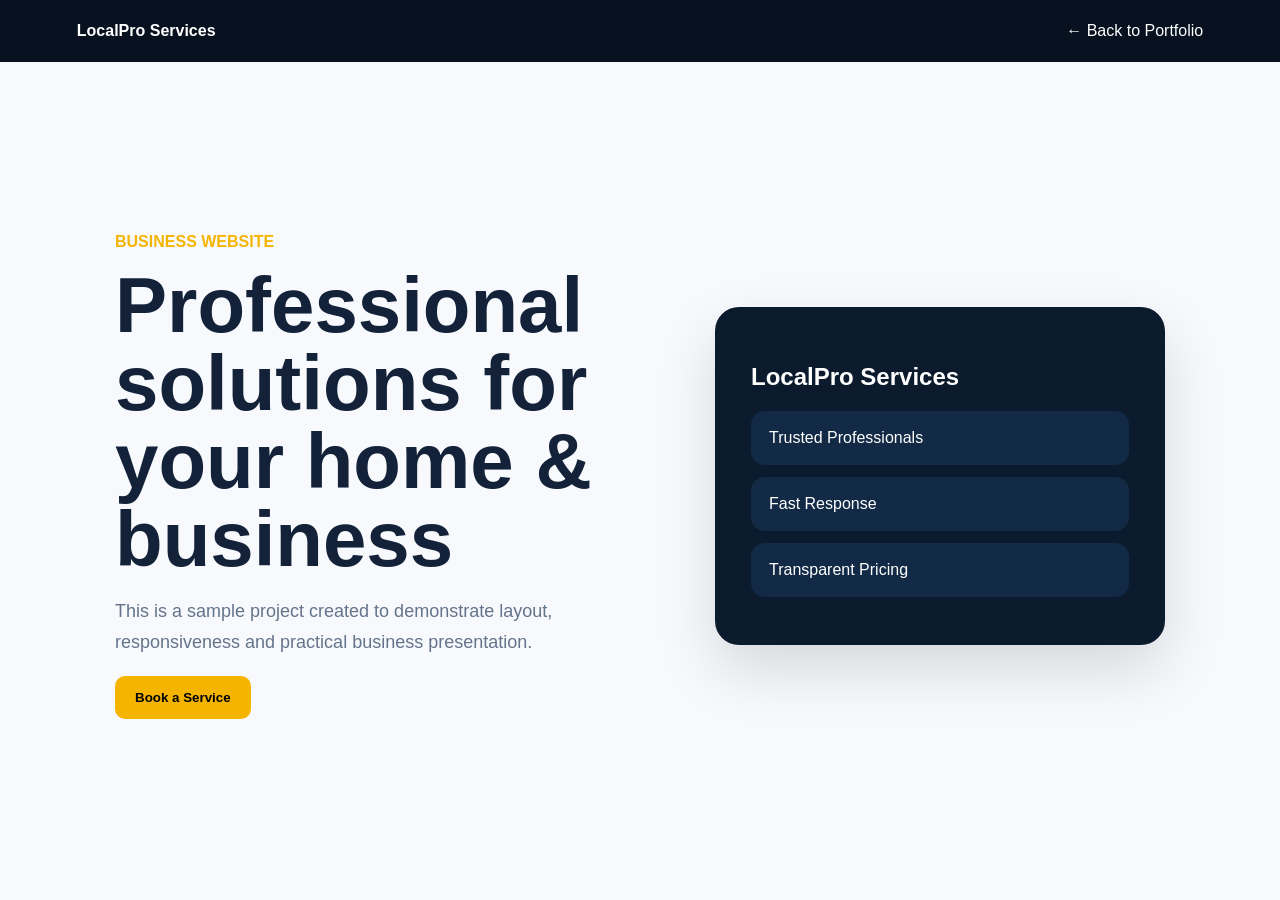
==== projects/business/index.html @ 1658f51a "Add business website demo" ====
<!doctype html><html><head><meta charset="utf-8"><meta name="viewport" content="width=device-width,initial-scale=1"><title>Business Website</title><style>*{box-sizing:border-box}body{margin:0;font-family:Inter,Arial;background:#f7f9fc;color:#132238}header{padding:22px 6%;display:flex;justify-content:space-between;align-items:center;background:#07111f;color:white}header a{color:white;text-decoration:none}main{min-height:calc(100vh - 72px);display:grid;place-items:center;padding:60px 6%}.wrap{width:min(1050px,100%);display:grid;grid-template-columns:1.1fr .9fr;gap:50px;align-items:center}h1{font-size:clamp(44px,7vw,78px);line-height:1;margin:15px 0}p{font-size:18px;line-height:1.7;color:#64748b}button{background:#f4b400;border:0;padding:14px 20px;border-radius:10px;font-weight:800}.panel{background:#0b1b2d;color:#fff;padding:36px;border-radius:24px;box-shadow:0 25px 60px #0002}.tile{padding:18px;background:#122a45;border-radius:14px;margin:12px 0}.tag{font-weight:800;color:#f4b400}@media(max-width:760px){.wrap{grid-template-columns:1fr}h1{font-size:48px}}</style></head><body><header><strong>LocalPro Services</strong><a href="../../index.html#work">← Back to Portfolio</a></header><main><div class="wrap"><section><span class="tag">BUSINESS WEBSITE</span><h1>Professional solutions for your home & business</h1><p>This is a sample project created to demonstrate layout, responsiveness and practical business presentation.</p><button>Book a Service</button></section><aside class="panel"><h2>LocalPro Services</h2><div class="tile">Trusted Professionals</div><div class="tile">Fast Response</div><div class="tile">Transparent Pricing</div></aside></div></main></body></html>
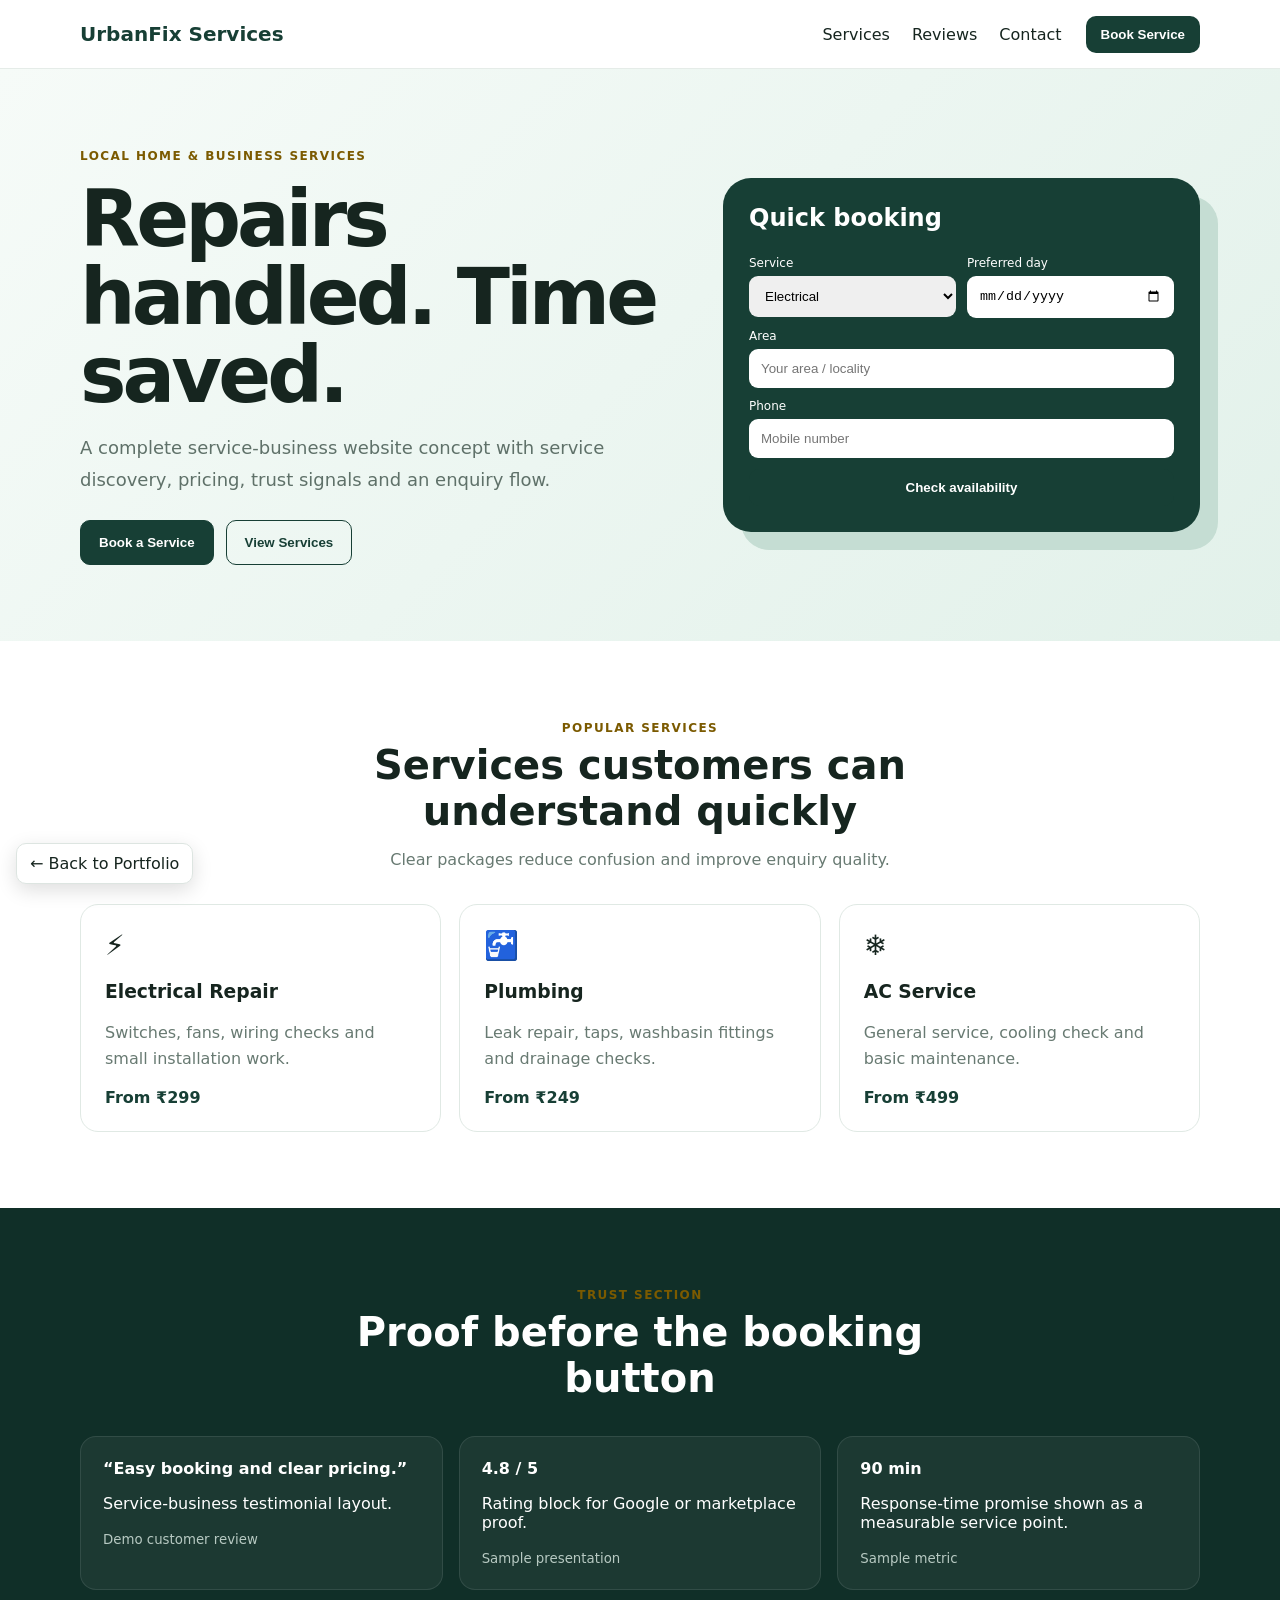
==== commit ef4dd846: "Build real UrbanFix business demo" ====
--- a/projects/business/index.html
+++ b/projects/business/index.html
@@ -1 +1 @@
-<!doctype html><html><head><meta charset="utf-8"><meta name="viewport" content="width=device-width,initial-scale=1"><title>Business Website</title><style>*{box-sizing:border-box}body{margin:0;font-family:Inter,Arial;background:#f7f9fc;color:#132238}header{padding:22px 6%;display:flex;justify-content:space-between;align-items:center;background:#07111f;color:white}header a{color:white;text-decoration:none}main{min-height:calc(100vh - 72px);display:grid;place-items:center;padding:60px 6%}.wrap{width:min(1050px,100%);display:grid;grid-template-columns:1.1fr .9fr;gap:50px;align-items:center}h1{font-size:clamp(44px,7vw,78px);line-height:1;margin:15px 0}p{font-size:18px;line-height:1.7;color:#64748b}button{background:#f4b400;border:0;padding:14px 20px;border-radius:10px;font-weight:800}.panel{background:#0b1b2d;color:#fff;padding:36px;border-radius:24px;box-shadow:0 25px 60px #0002}.tile{padding:18px;background:#122a45;border-radius:14px;margin:12px 0}.tag{font-weight:800;color:#f4b400}@media(max-width:760px){.wrap{grid-template-columns:1fr}h1{font-size:48px}}</style></head><body><header><strong>LocalPro Services</strong><a href="../../index.html#work">← Back to Portfolio</a></header><main><div class="wrap"><section><span class="tag">BUSINESS WEBSITE</span><h1>Professional solutions for your home & business</h1><p>This is a sample project created to demonstrate layout, responsiveness and practical business presentation.</p><button>Book a Service</button></section><aside class="panel"><h2>LocalPro Services</h2><div class="tile">Trusted Professionals</div><div class="tile">Fast Response</div><div class="tile">Transparent Pricing</div></aside></div></main></body></html>+<!doctype html><html lang="en"><head><meta charset="utf-8"><meta name="viewport" content="width=device-width,initial-scale=1"><title>UrbanFix Services — Business Website Demo</title><style>:root{--g:#173f35;--mint:#e8f4ef;--gold:#efb53d;--ink:#16251f}*{box-sizing:border-box}body{margin:0;font-family:Inter,system-ui,sans-serif;color:var(--ink);background:#fff}a{text-decoration:none;color:inherit}.wrap{width:min(1120px,calc(100% - 32px));margin:auto}header{position:sticky;top:0;background:#ffffffeb;backdrop-filter:blur(12px);z-index:10;border-bottom:1px solid #e5ece8}.nav{height:68px;display:flex;align-items:center;gap:24px}.logo{font-weight:900;color:var(--g);font-size:20px}.nav nav{display:flex;gap:22px;margin-left:auto}.nav button,.cta{border:0;background:var(--g);color:#fff;border-radius:10px;padding:11px 15px;font-weight:800}.hero{background:linear-gradient(135deg,#f6fbf8,#e2f1ea);padding:76px 0}.hero-grid{display:grid;grid-template-columns:1.1fr .9fr;gap:60px;align-items:center}.tag{font-weight:900;color:#7b5a00;font-size:12px;letter-spacing:.12em}.hero h1{font-size:clamp(48px,7vw,78px);line-height:1;letter-spacing:-.05em;margin:16px 0}.hero p{font-size:18px;line-height:1.75;color:#5f7169}.hero .actions{display:flex;gap:12px;margin-top:25px}.hero .actions button{padding:14px 18px;border-radius:10px;border:1px solid var(--g);font-weight:800}.hero .actions button:first-child{background:var(--g);color:#fff}.hero .actions button:last-child{background:transparent;color:var(--g)}.visual{background:var(--g);border-radius:28px;padding:26px;color:#fff;box-shadow:18px 18px 0 #c5ddd3}.visual h3{font-size:24px;margin-top:0}.booking{display:grid;grid-template-columns:1fr 1fr;gap:11px}.booking label{font-size:12px}.booking input,.booking select{width:100%;margin-top:6px;border:0;border-radius:9px;padding:12px}.booking .wide{grid-column:1/-1}.section{padding:76px 0}.head{text-align:center;max-width:650px;margin:0 auto 35px}.head h2{font-size:40px;margin:6px 0}.head p{color:#687a72}.cards{display:grid;grid-template-columns:repeat(3,1fr);gap:18px}.card{border:1px solid #e0e9e4;border-radius:18px;padding:24px}.card span{font-size:28px}.card p{color:#687a72;line-height:1.6}.price{font-weight:900;color:var(--g)}.proof{background:#102f28;color:#fff}.proof-grid{display:grid;grid-template-columns:repeat(3,1fr);gap:16px}.quote{background:#ffffff0d;border:1px solid #ffffff18;border-radius:16px;padding:22px}.quote small{color:#b7c9c2}.modal{position:fixed;inset:0;background:#07140fcc;display:none;place-items:center;padding:20px;z-index:30}.modal.open{display:grid}.modal-card{background:#fff;width:min(520px,100%);padding:28px;border-radius:20px}.modal-card button{float:right;border:0;background:#eee;border-radius:50%;width:34px;height:34px}.success{display:none;margin-top:12px;padding:12px;background:#e7f5ed;border-radius:9px;color:#246242;font-weight:700}.back{position:fixed;left:16px;bottom:16px;background:#fff;border:1px solid #dde5e1;padding:10px 13px;border-radius:10px;box-shadow:0 6px 20px #0002}@media(max-width:760px){.nav nav{display:none}.hero-grid,.cards,.proof-grid{grid-template-columns:1fr}.hero{padding:48px 0}.hero h1{font-size:48px}.visual{box-shadow:8px 8px 0 #c5ddd3}.booking{grid-template-columns:1fr}.booking .wide{grid-column:auto}}</style></head><body><header><div class="wrap nav"><div class="logo">UrbanFix Services</div><nav><a href="#services">Services</a><a href="#reviews">Reviews</a><a href="#contact">Contact</a></nav><button id="bookTop">Book Service</button></div></header><section class="hero"><div class="wrap hero-grid"><div><span class="tag">LOCAL HOME & BUSINESS SERVICES</span><h1>Repairs handled. Time saved.</h1><p>A complete service-business website concept with service discovery, pricing, trust signals and an enquiry flow.</p><div class="actions"><button id="bookHero">Book a Service</button><button onclick="document.querySelector('#services').scrollIntoView({behavior:'smooth'})">View Services</button></div></div><div class="visual"><h3>Quick booking</h3><form class="booking" id="quick"><label>Service<select><option>Electrical</option><option>Plumbing</option><option>AC Service</option></select></label><label>Preferred day<input type="date" required></label><label class="wide">Area<input placeholder="Your area / locality" required></label><label class="wide">Phone<input inputmode="tel" placeholder="Mobile number" required></label><button class="wide cta" type="submit">Check availability</button></form><div class="success" id="quickSuccess">Availability request captured for this demo.</div></div></div></section><section class="section" id="services"><div class="wrap"><div class="head"><span class="tag">POPULAR SERVICES</span><h2>Services customers can understand quickly</h2><p>Clear packages reduce confusion and improve enquiry quality.</p></div><div class="cards"><div class="card"><span>⚡</span><h3>Electrical Repair</h3><p>Switches, fans, wiring checks and small installation work.</p><div class="price">From ₹299</div></div><div class="card"><span>🚰</span><h3>Plumbing</h3><p>Leak repair, taps, washbasin fittings and drainage checks.</p><div class="price">From ₹249</div></div><div class="card"><span>❄️</span><h3>AC Service</h3><p>General service, cooling check and basic maintenance.</p><div class="price">From ₹499</div></div></div></div></section><section class="section proof" id="reviews"><div class="wrap"><div class="head"><span class="tag">TRUST SECTION</span><h2>Proof before the booking button</h2></div><div class="proof-grid"><div class="quote"><b>“Easy booking and clear pricing.”</b><p>Service-business testimonial layout.</p><small>Demo customer review</small></div><div class="quote"><b>4.8 / 5</b><p>Rating block for Google or marketplace proof.</p><small>Sample presentation</small></div><div class="quote"><b>90 min</b><p>Response-time promise shown as a measurable service point.</p><small>Sample metric</small></div></div></div></section><div class="modal" id="modal"><div class="modal-card"><button id="close">×</button><h2>Book a service</h2><p>This working demo validates the form and shows a success state.</p><form id="modalForm" class="booking"><label>Name<input required></label><label>Phone<input required inputmode="tel"></label><label class="wide">Service<select><option>Electrical Repair</option><option>Plumbing</option><option>AC Service</option></select></label><label class="wide">Requirement<input required placeholder="What needs to be fixed?"></label><button class="wide cta" type="submit">Submit Request</button></form><div class="success" id="modalSuccess">Request submitted successfully in this demo.</div></div></div><a class="back" href="../../index.html#work">← Back to Portfolio</a><script>const modal=document.querySelector('#modal');['bookTop','bookHero'].forEach(id=>document.getElementById(id).onclick=()=>modal.classList.add('open'));document.getElementById('close').onclick=()=>modal.classList.remove('open');document.getElementById('quick').onsubmit=e=>{e.preventDefault();document.getElementById('quickSuccess').style.display='block'};document.getElementById('modalForm').onsubmit=e=>{e.preventDefault();document.getElementById('modalSuccess').style.display='block'};</script></body></html>
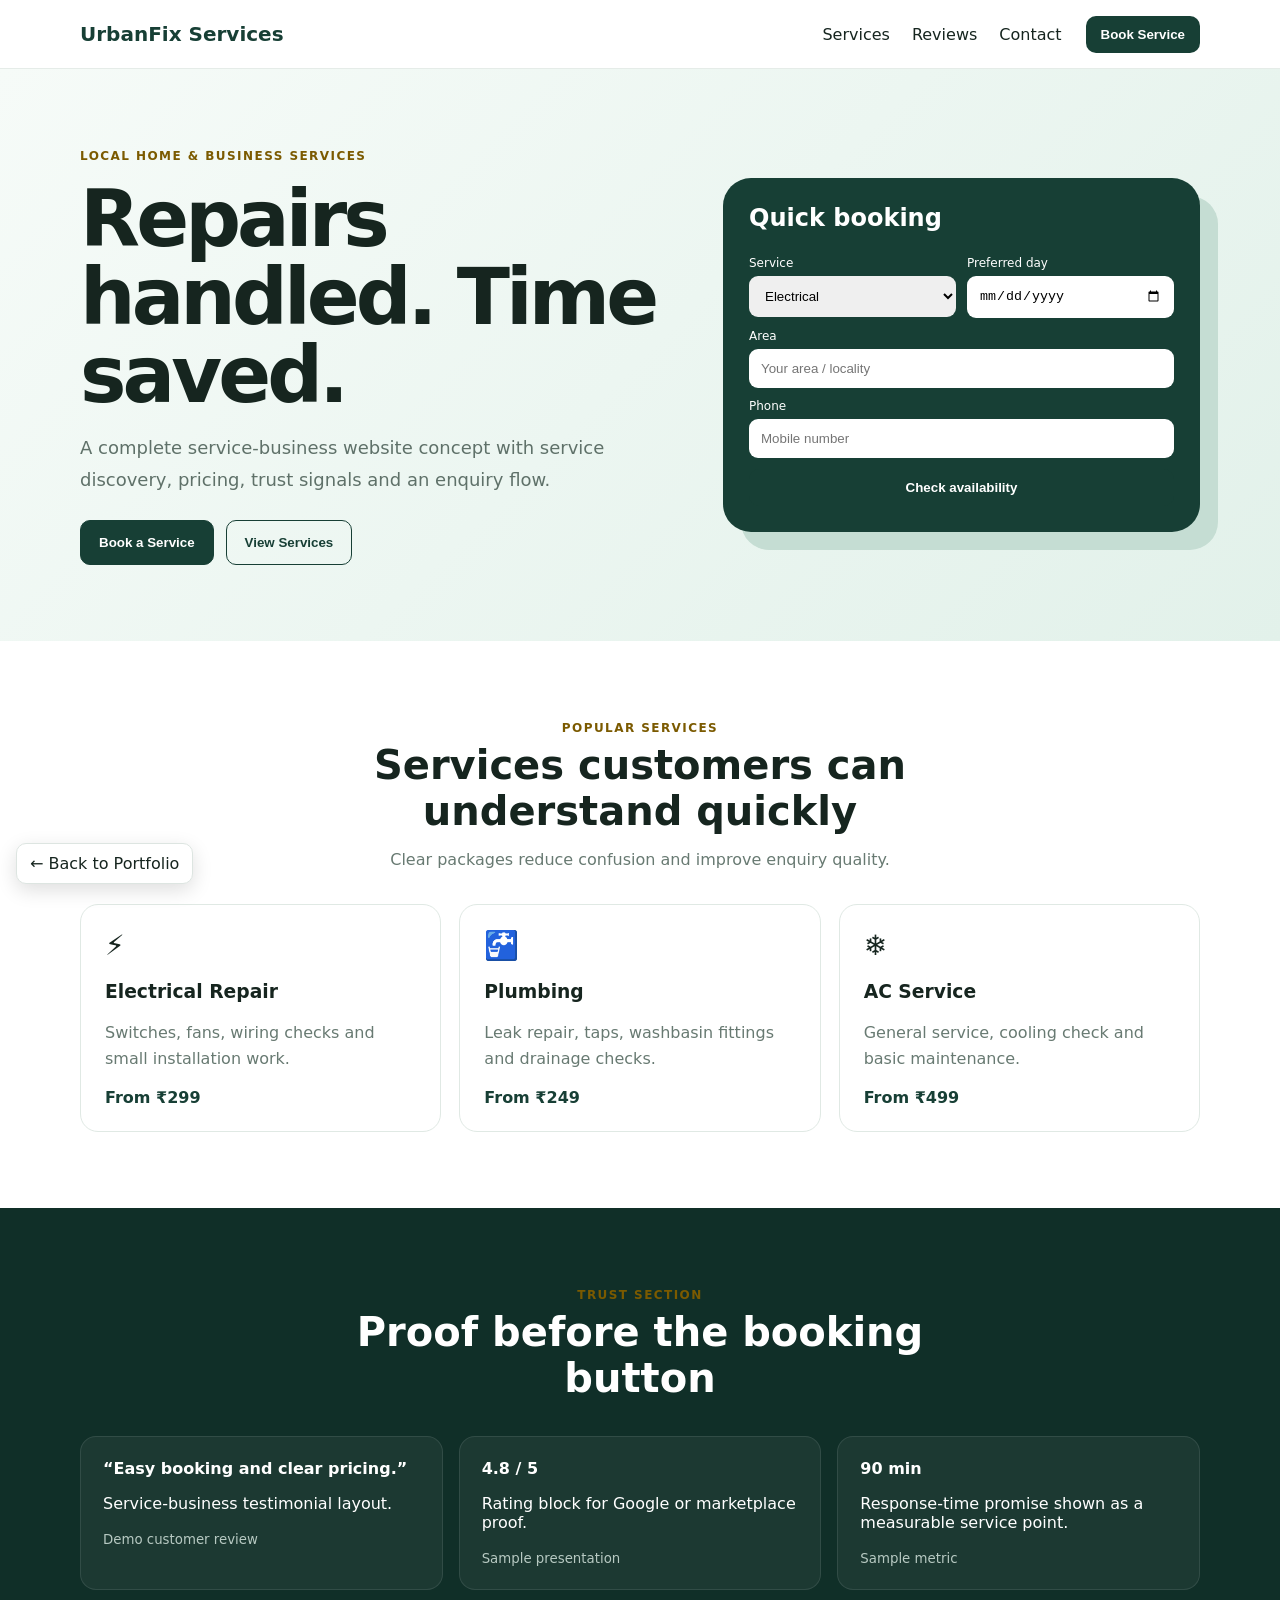
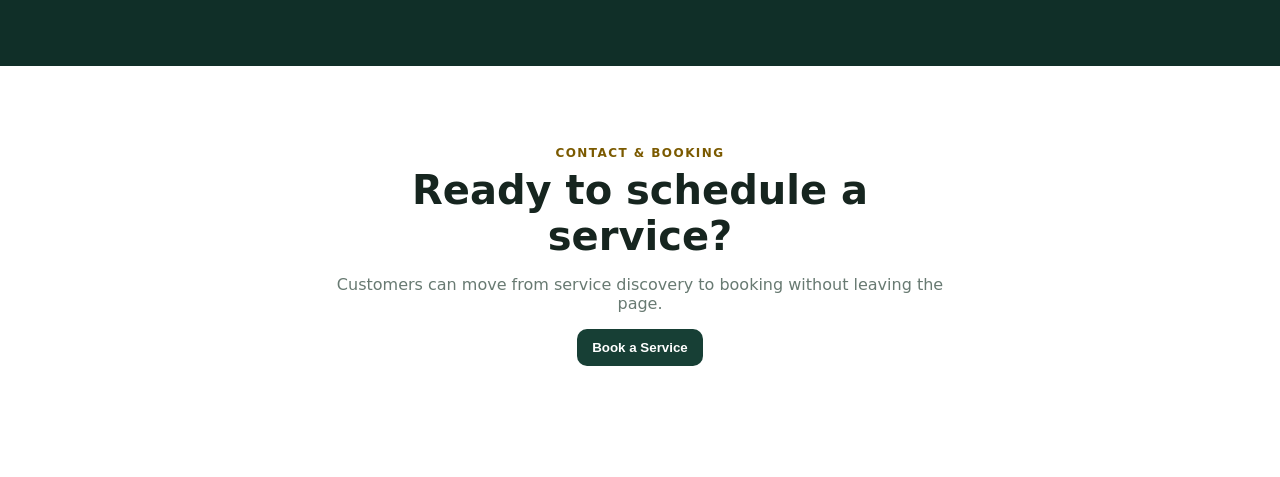
==== commit ec36efbd: "Finish UrbanFix contact and booking flow" ====
--- a/projects/business/index.html
+++ b/projects/business/index.html
@@ -1 +1 @@
-<!doctype html><html lang="en"><head><meta charset="utf-8"><meta name="viewport" content="width=device-width,initial-scale=1"><title>UrbanFix Services — Business Website Demo</title><style>:root{--g:#173f35;--mint:#e8f4ef;--gold:#efb53d;--ink:#16251f}*{box-sizing:border-box}body{margin:0;font-family:Inter,system-ui,sans-serif;color:var(--ink);background:#fff}a{text-decoration:none;color:inherit}.wrap{width:min(1120px,calc(100% - 32px));margin:auto}header{position:sticky;top:0;background:#ffffffeb;backdrop-filter:blur(12px);z-index:10;border-bottom:1px solid #e5ece8}.nav{height:68px;display:flex;align-items:center;gap:24px}.logo{font-weight:900;color:var(--g);font-size:20px}.nav nav{display:flex;gap:22px;margin-left:auto}.nav button,.cta{border:0;background:var(--g);color:#fff;border-radius:10px;padding:11px 15px;font-weight:800}.hero{background:linear-gradient(135deg,#f6fbf8,#e2f1ea);padding:76px 0}.hero-grid{display:grid;grid-template-columns:1.1fr .9fr;gap:60px;align-items:center}.tag{font-weight:900;color:#7b5a00;font-size:12px;letter-spacing:.12em}.hero h1{font-size:clamp(48px,7vw,78px);line-height:1;letter-spacing:-.05em;margin:16px 0}.hero p{font-size:18px;line-height:1.75;color:#5f7169}.hero .actions{display:flex;gap:12px;margin-top:25px}.hero .actions button{padding:14px 18px;border-radius:10px;border:1px solid var(--g);font-weight:800}.hero .actions button:first-child{background:var(--g);color:#fff}.hero .actions button:last-child{background:transparent;color:var(--g)}.visual{background:var(--g);border-radius:28px;padding:26px;color:#fff;box-shadow:18px 18px 0 #c5ddd3}.visual h3{font-size:24px;margin-top:0}.booking{display:grid;grid-template-columns:1fr 1fr;gap:11px}.booking label{font-size:12px}.booking input,.booking select{width:100%;margin-top:6px;border:0;border-radius:9px;padding:12px}.booking .wide{grid-column:1/-1}.section{padding:76px 0}.head{text-align:center;max-width:650px;margin:0 auto 35px}.head h2{font-size:40px;margin:6px 0}.head p{color:#687a72}.cards{display:grid;grid-template-columns:repeat(3,1fr);gap:18px}.card{border:1px solid #e0e9e4;border-radius:18px;padding:24px}.card span{font-size:28px}.card p{color:#687a72;line-height:1.6}.price{font-weight:900;color:var(--g)}.proof{background:#102f28;color:#fff}.proof-grid{display:grid;grid-template-columns:repeat(3,1fr);gap:16px}.quote{background:#ffffff0d;border:1px solid #ffffff18;border-radius:16px;padding:22px}.quote small{color:#b7c9c2}.modal{position:fixed;inset:0;background:#07140fcc;display:none;place-items:center;padding:20px;z-index:30}.modal.open{display:grid}.modal-card{background:#fff;width:min(520px,100%);padding:28px;border-radius:20px}.modal-card button{float:right;border:0;background:#eee;border-radius:50%;width:34px;height:34px}.success{display:none;margin-top:12px;padding:12px;background:#e7f5ed;border-radius:9px;color:#246242;font-weight:700}.back{position:fixed;left:16px;bottom:16px;background:#fff;border:1px solid #dde5e1;padding:10px 13px;border-radius:10px;box-shadow:0 6px 20px #0002}@media(max-width:760px){.nav nav{display:none}.hero-grid,.cards,.proof-grid{grid-template-columns:1fr}.hero{padding:48px 0}.hero h1{font-size:48px}.visual{box-shadow:8px 8px 0 #c5ddd3}.booking{grid-template-columns:1fr}.booking .wide{grid-column:auto}}</style></head><body><header><div class="wrap nav"><div class="logo">UrbanFix Services</div><nav><a href="#services">Services</a><a href="#reviews">Reviews</a><a href="#contact">Contact</a></nav><button id="bookTop">Book Service</button></div></header><section class="hero"><div class="wrap hero-grid"><div><span class="tag">LOCAL HOME & BUSINESS SERVICES</span><h1>Repairs handled. Time saved.</h1><p>A complete service-business website concept with service discovery, pricing, trust signals and an enquiry flow.</p><div class="actions"><button id="bookHero">Book a Service</button><button onclick="document.querySelector('#services').scrollIntoView({behavior:'smooth'})">View Services</button></div></div><div class="visual"><h3>Quick booking</h3><form class="booking" id="quick"><label>Service<select><option>Electrical</option><option>Plumbing</option><option>AC Service</option></select></label><label>Preferred day<input type="date" required></label><label class="wide">Area<input placeholder="Your area / locality" required></label><label class="wide">Phone<input inputmode="tel" placeholder="Mobile number" required></label><button class="wide cta" type="submit">Check availability</button></form><div class="success" id="quickSuccess">Availability request captured for this demo.</div></div></div></section><section class="section" id="services"><div class="wrap"><div class="head"><span class="tag">POPULAR SERVICES</span><h2>Services customers can understand quickly</h2><p>Clear packages reduce confusion and improve enquiry quality.</p></div><div class="cards"><div class="card"><span>⚡</span><h3>Electrical Repair</h3><p>Switches, fans, wiring checks and small installation work.</p><div class="price">From ₹299</div></div><div class="card"><span>🚰</span><h3>Plumbing</h3><p>Leak repair, taps, washbasin fittings and drainage checks.</p><div class="price">From ₹249</div></div><div class="card"><span>❄️</span><h3>AC Service</h3><p>General service, cooling check and basic maintenance.</p><div class="price">From ₹499</div></div></div></div></section><section class="section proof" id="reviews"><div class="wrap"><div class="head"><span class="tag">TRUST SECTION</span><h2>Proof before the booking button</h2></div><div class="proof-grid"><div class="quote"><b>“Easy booking and clear pricing.”</b><p>Service-business testimonial layout.</p><small>Demo customer review</small></div><div class="quote"><b>4.8 / 5</b><p>Rating block for Google or marketplace proof.</p><small>Sample presentation</small></div><div class="quote"><b>90 min</b><p>Response-time promise shown as a measurable service point.</p><small>Sample metric</small></div></div></div></section><div class="modal" id="modal"><div class="modal-card"><button id="close">×</button><h2>Book a service</h2><p>This working demo validates the form and shows a success state.</p><form id="modalForm" class="booking"><label>Name<input required></label><label>Phone<input required inputmode="tel"></label><label class="wide">Service<select><option>Electrical Repair</option><option>Plumbing</option><option>AC Service</option></select></label><label class="wide">Requirement<input required placeholder="What needs to be fixed?"></label><button class="wide cta" type="submit">Submit Request</button></form><div class="success" id="modalSuccess">Request submitted successfully in this demo.</div></div></div><a class="back" href="../../index.html#work">← Back to Portfolio</a><script>const modal=document.querySelector('#modal');['bookTop','bookHero'].forEach(id=>document.getElementById(id).onclick=()=>modal.classList.add('open'));document.getElementById('close').onclick=()=>modal.classList.remove('open');document.getElementById('quick').onsubmit=e=>{e.preventDefault();document.getElementById('quickSuccess').style.display='block'};document.getElementById('modalForm').onsubmit=e=>{e.preventDefault();document.getElementById('modalSuccess').style.display='block'};</script></body></html>+<!doctype html><html lang="en"><head><meta charset="utf-8"><meta name="viewport" content="width=device-width,initial-scale=1"><title>UrbanFix Services — Business Website Demo</title><style>:root{--g:#173f35;--mint:#e8f4ef;--gold:#efb53d;--ink:#16251f}*{box-sizing:border-box}body{margin:0;font-family:Inter,system-ui,sans-serif;color:var(--ink);background:#fff}a{text-decoration:none;color:inherit}.wrap{width:min(1120px,calc(100% - 32px));margin:auto}header{position:sticky;top:0;background:#ffffffeb;backdrop-filter:blur(12px);z-index:10;border-bottom:1px solid #e5ece8}.nav{height:68px;display:flex;align-items:center;gap:24px}.logo{font-weight:900;color:var(--g);font-size:20px}.nav nav{display:flex;gap:22px;margin-left:auto}.nav button,.cta{border:0;background:var(--g);color:#fff;border-radius:10px;padding:11px 15px;font-weight:800}.hero{background:linear-gradient(135deg,#f6fbf8,#e2f1ea);padding:76px 0}.hero-grid{display:grid;grid-template-columns:1.1fr .9fr;gap:60px;align-items:center}.tag{font-weight:900;color:#7b5a00;font-size:12px;letter-spacing:.12em}.hero h1{font-size:clamp(48px,7vw,78px);line-height:1;letter-spacing:-.05em;margin:16px 0}.hero p{font-size:18px;line-height:1.75;color:#5f7169}.hero .actions{display:flex;gap:12px;margin-top:25px}.hero .actions button{padding:14px 18px;border-radius:10px;border:1px solid var(--g);font-weight:800}.hero .actions button:first-child{background:var(--g);color:#fff}.hero .actions button:last-child{background:transparent;color:var(--g)}.visual{background:var(--g);border-radius:28px;padding:26px;color:#fff;box-shadow:18px 18px 0 #c5ddd3}.visual h3{font-size:24px;margin-top:0}.booking{display:grid;grid-template-columns:1fr 1fr;gap:11px}.booking label{font-size:12px}.booking input,.booking select{width:100%;margin-top:6px;border:0;border-radius:9px;padding:12px}.booking .wide{grid-column:1/-1}.section{padding:76px 0}.head{text-align:center;max-width:650px;margin:0 auto 35px}.head h2{font-size:40px;margin:6px 0}.head p{color:#687a72}.cards{display:grid;grid-template-columns:repeat(3,1fr);gap:18px}.card{border:1px solid #e0e9e4;border-radius:18px;padding:24px}.card span{font-size:28px}.card p{color:#687a72;line-height:1.6}.price{font-weight:900;color:var(--g)}.proof{background:#102f28;color:#fff}.proof-grid{display:grid;grid-template-columns:repeat(3,1fr);gap:16px}.quote{background:#ffffff0d;border:1px solid #ffffff18;border-radius:16px;padding:22px}.quote small{color:#b7c9c2}.modal{position:fixed;inset:0;background:#07140fcc;display:none;place-items:center;padding:20px;z-index:30}.modal.open{display:grid}.modal-card{background:#fff;width:min(520px,100%);padding:28px;border-radius:20px}.modal-card button{float:right;border:0;background:#eee;border-radius:50%;width:34px;height:34px}.success{display:none;margin-top:12px;padding:12px;background:#e7f5ed;border-radius:9px;color:#246242;font-weight:700}.back{position:fixed;left:16px;bottom:16px;background:#fff;border:1px solid #dde5e1;padding:10px 13px;border-radius:10px;box-shadow:0 6px 20px #0002}@media(max-width:760px){.nav nav{display:none}.hero-grid,.cards,.proof-grid{grid-template-columns:1fr}.hero{padding:48px 0}.hero h1{font-size:48px}.visual{box-shadow:8px 8px 0 #c5ddd3}.booking{grid-template-columns:1fr}.booking .wide{grid-column:auto}}</style></head><body><header><div class="wrap nav"><div class="logo">UrbanFix Services</div><nav><a href="#services">Services</a><a href="#reviews">Reviews</a><a href="#contact">Contact</a></nav><button id="bookTop">Book Service</button></div></header><section class="hero"><div class="wrap hero-grid"><div><span class="tag">LOCAL HOME & BUSINESS SERVICES</span><h1>Repairs handled. Time saved.</h1><p>A complete service-business website concept with service discovery, pricing, trust signals and an enquiry flow.</p><div class="actions"><button id="bookHero">Book a Service</button><button onclick="document.querySelector('#services').scrollIntoView({behavior:'smooth'})">View Services</button></div></div><div class="visual"><h3>Quick booking</h3><form class="booking" id="quick"><label>Service<select><option>Electrical</option><option>Plumbing</option><option>AC Service</option></select></label><label>Preferred day<input type="date" required></label><label class="wide">Area<input placeholder="Your area / locality" required></label><label class="wide">Phone<input inputmode="tel" placeholder="Mobile number" required></label><button class="wide cta" type="submit">Check availability</button></form><div class="success" id="quickSuccess">Availability request captured for this demo.</div></div></div></section><section class="section" id="services"><div class="wrap"><div class="head"><span class="tag">POPULAR SERVICES</span><h2>Services customers can understand quickly</h2><p>Clear packages reduce confusion and improve enquiry quality.</p></div><div class="cards"><div class="card"><span>⚡</span><h3>Electrical Repair</h3><p>Switches, fans, wiring checks and small installation work.</p><div class="price">From ₹299</div></div><div class="card"><span>🚰</span><h3>Plumbing</h3><p>Leak repair, taps, washbasin fittings and drainage checks.</p><div class="price">From ₹249</div></div><div class="card"><span>❄️</span><h3>AC Service</h3><p>General service, cooling check and basic maintenance.</p><div class="price">From ₹499</div></div></div></div></section><section class="section proof" id="reviews"><div class="wrap"><div class="head"><span class="tag">TRUST SECTION</span><h2>Proof before the booking button</h2></div><div class="proof-grid"><div class="quote"><b>“Easy booking and clear pricing.”</b><p>Service-business testimonial layout.</p><small>Demo customer review</small></div><div class="quote"><b>4.8 / 5</b><p>Rating block for Google or marketplace proof.</p><small>Sample presentation</small></div><div class="quote"><b>90 min</b><p>Response-time promise shown as a measurable service point.</p><small>Sample metric</small></div></div></div></section><section class="section" id="contact"><div class="wrap"><div class="head"><span class="tag">CONTACT & BOOKING</span><h2>Ready to schedule a service?</h2><p>Customers can move from service discovery to booking without leaving the page.</p><button class="cta" id="bookContact">Book a Service</button></div></div></section><div class="modal" id="modal"><div class="modal-card"><button id="close">×</button><h2>Book a service</h2><p>This working demo validates the form and shows a success state.</p><form id="modalForm" class="booking"><label>Name<input required></label><label>Phone<input required inputmode="tel"></label><label class="wide">Service<select><option>Electrical Repair</option><option>Plumbing</option><option>AC Service</option></select></label><label class="wide">Requirement<input required placeholder="What needs to be fixed?"></label><button class="wide cta" type="submit">Submit Request</button></form><div class="success" id="modalSuccess">Request submitted successfully in this demo.</div></div></div><a class="back" href="../../index.html#work">← Back to Portfolio</a><script>const modal=document.querySelector('#modal');['bookTop','bookHero','bookContact'].forEach(id=>document.getElementById(id).onclick=()=>modal.classList.add('open'));document.getElementById('close').onclick=()=>modal.classList.remove('open');document.getElementById('quick').onsubmit=e=>{e.preventDefault();document.getElementById('quickSuccess').style.display='block'};document.getElementById('modalForm').onsubmit=e=>{e.preventDefault();document.getElementById('modalSuccess').style.display='block'};</script></body></html>
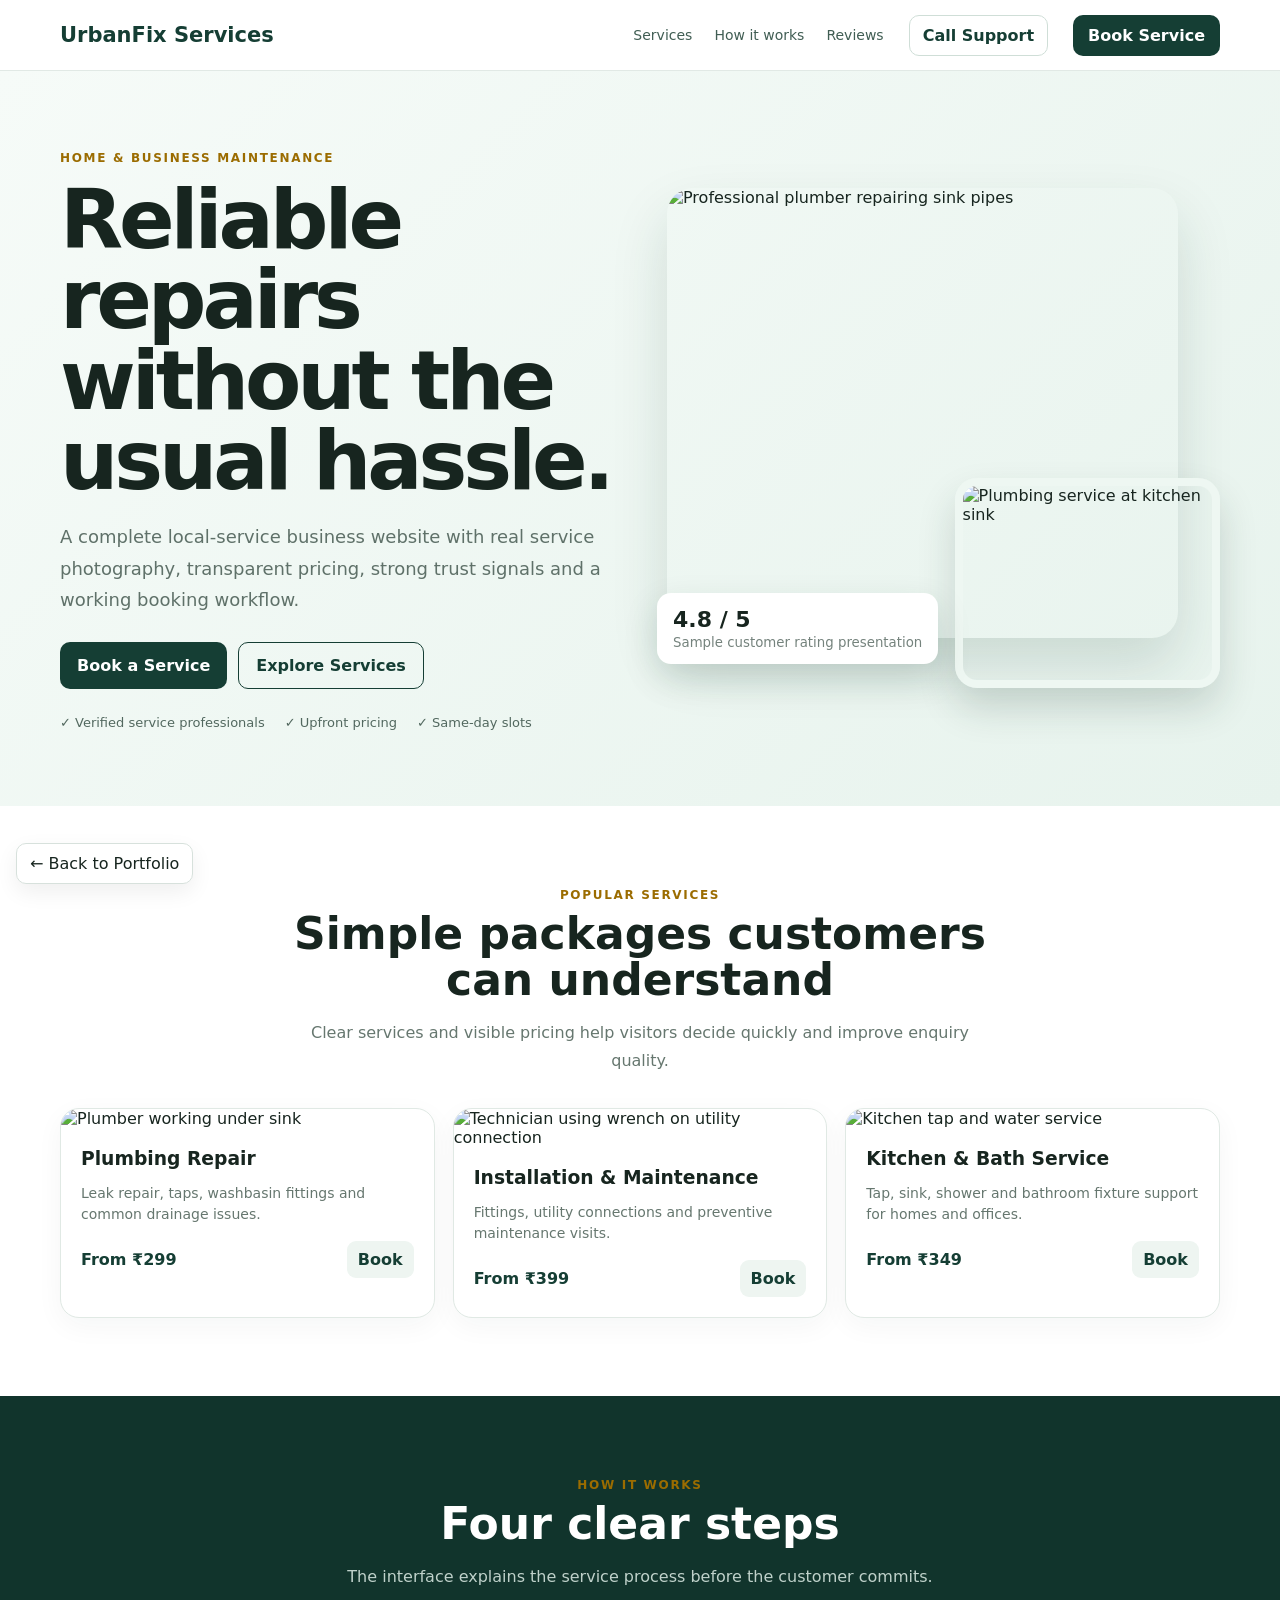
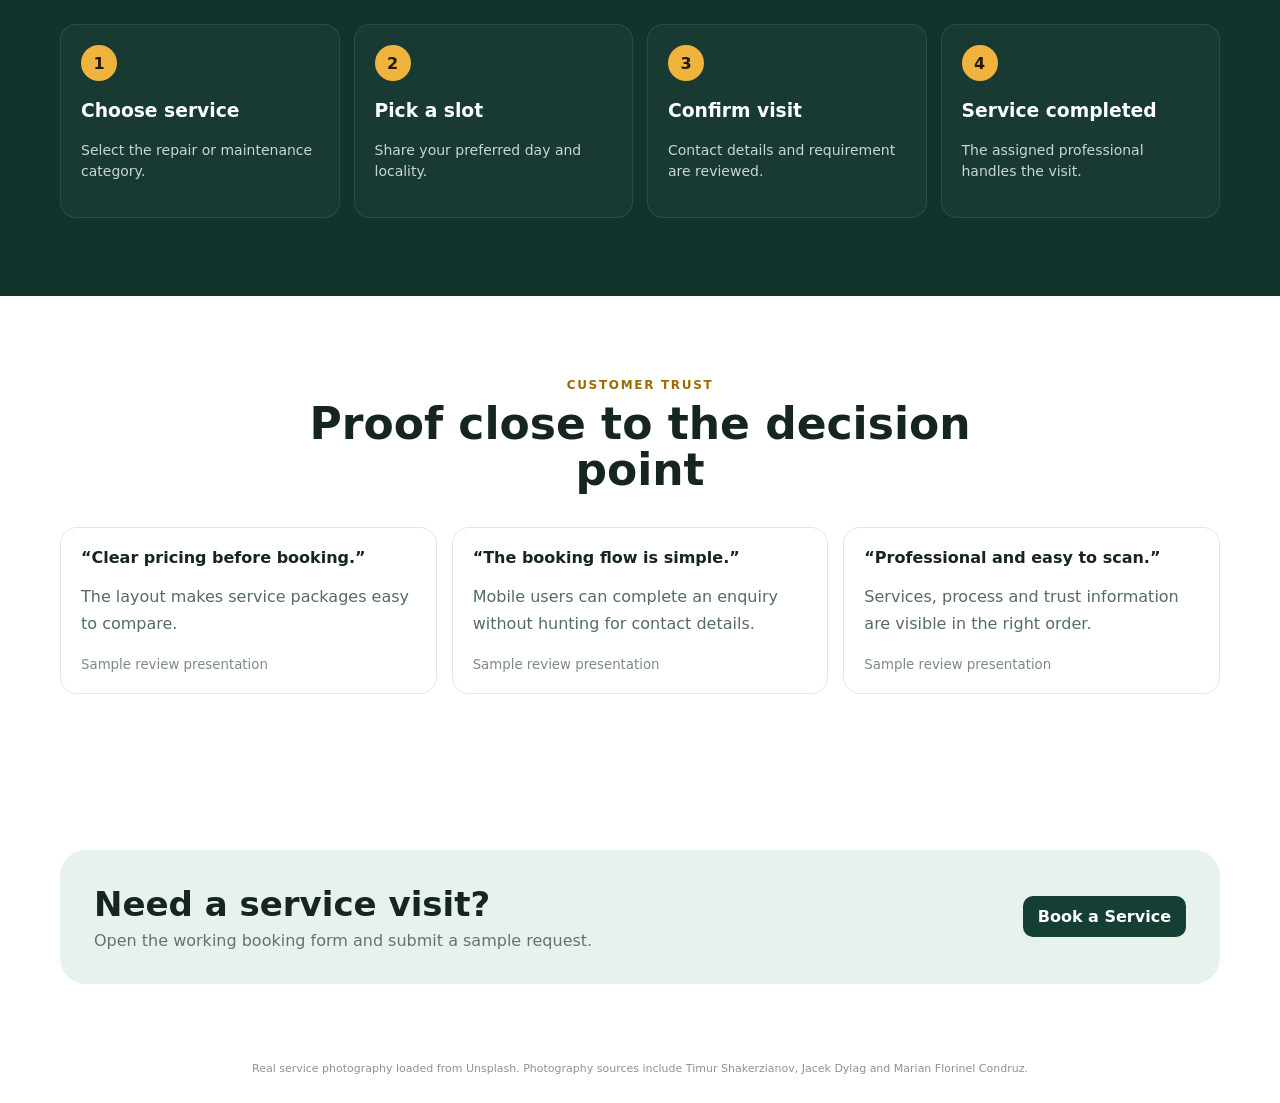
==== commit b5ae3bb9: "Upgrade business website demo with real service photography and stronger booking experience" ====
--- a/projects/business/index.html
+++ b/projects/business/index.html
@@ -1 +1 @@
-<!doctype html><html lang="en"><head><meta charset="utf-8"><meta name="viewport" content="width=device-width,initial-scale=1"><title>UrbanFix Services — Business Website Demo</title><style>:root{--g:#173f35;--mint:#e8f4ef;--gold:#efb53d;--ink:#16251f}*{box-sizing:border-box}body{margin:0;font-family:Inter,system-ui,sans-serif;color:var(--ink);background:#fff}a{text-decoration:none;color:inherit}.wrap{width:min(1120px,calc(100% - 32px));margin:auto}header{position:sticky;top:0;background:#ffffffeb;backdrop-filter:blur(12px);z-index:10;border-bottom:1px solid #e5ece8}.nav{height:68px;display:flex;align-items:center;gap:24px}.logo{font-weight:900;color:var(--g);font-size:20px}.nav nav{display:flex;gap:22px;margin-left:auto}.nav button,.cta{border:0;background:var(--g);color:#fff;border-radius:10px;padding:11px 15px;font-weight:800}.hero{background:linear-gradient(135deg,#f6fbf8,#e2f1ea);padding:76px 0}.hero-grid{display:grid;grid-template-columns:1.1fr .9fr;gap:60px;align-items:center}.tag{font-weight:900;color:#7b5a00;font-size:12px;letter-spacing:.12em}.hero h1{font-size:clamp(48px,7vw,78px);line-height:1;letter-spacing:-.05em;margin:16px 0}.hero p{font-size:18px;line-height:1.75;color:#5f7169}.hero .actions{display:flex;gap:12px;margin-top:25px}.hero .actions button{padding:14px 18px;border-radius:10px;border:1px solid var(--g);font-weight:800}.hero .actions button:first-child{background:var(--g);color:#fff}.hero .actions button:last-child{background:transparent;color:var(--g)}.visual{background:var(--g);border-radius:28px;padding:26px;color:#fff;box-shadow:18px 18px 0 #c5ddd3}.visual h3{font-size:24px;margin-top:0}.booking{display:grid;grid-template-columns:1fr 1fr;gap:11px}.booking label{font-size:12px}.booking input,.booking select{width:100%;margin-top:6px;border:0;border-radius:9px;padding:12px}.booking .wide{grid-column:1/-1}.section{padding:76px 0}.head{text-align:center;max-width:650px;margin:0 auto 35px}.head h2{font-size:40px;margin:6px 0}.head p{color:#687a72}.cards{display:grid;grid-template-columns:repeat(3,1fr);gap:18px}.card{border:1px solid #e0e9e4;border-radius:18px;padding:24px}.card span{font-size:28px}.card p{color:#687a72;line-height:1.6}.price{font-weight:900;color:var(--g)}.proof{background:#102f28;color:#fff}.proof-grid{display:grid;grid-template-columns:repeat(3,1fr);gap:16px}.quote{background:#ffffff0d;border:1px solid #ffffff18;border-radius:16px;padding:22px}.quote small{color:#b7c9c2}.modal{position:fixed;inset:0;background:#07140fcc;display:none;place-items:center;padding:20px;z-index:30}.modal.open{display:grid}.modal-card{background:#fff;width:min(520px,100%);padding:28px;border-radius:20px}.modal-card button{float:right;border:0;background:#eee;border-radius:50%;width:34px;height:34px}.success{display:none;margin-top:12px;padding:12px;background:#e7f5ed;border-radius:9px;color:#246242;font-weight:700}.back{position:fixed;left:16px;bottom:16px;background:#fff;border:1px solid #dde5e1;padding:10px 13px;border-radius:10px;box-shadow:0 6px 20px #0002}@media(max-width:760px){.nav nav{display:none}.hero-grid,.cards,.proof-grid{grid-template-columns:1fr}.hero{padding:48px 0}.hero h1{font-size:48px}.visual{box-shadow:8px 8px 0 #c5ddd3}.booking{grid-template-columns:1fr}.booking .wide{grid-column:auto}}</style></head><body><header><div class="wrap nav"><div class="logo">UrbanFix Services</div><nav><a href="#services">Services</a><a href="#reviews">Reviews</a><a href="#contact">Contact</a></nav><button id="bookTop">Book Service</button></div></header><section class="hero"><div class="wrap hero-grid"><div><span class="tag">LOCAL HOME & BUSINESS SERVICES</span><h1>Repairs handled. Time saved.</h1><p>A complete service-business website concept with service discovery, pricing, trust signals and an enquiry flow.</p><div class="actions"><button id="bookHero">Book a Service</button><button onclick="document.querySelector('#services').scrollIntoView({behavior:'smooth'})">View Services</button></div></div><div class="visual"><h3>Quick booking</h3><form class="booking" id="quick"><label>Service<select><option>Electrical</option><option>Plumbing</option><option>AC Service</option></select></label><label>Preferred day<input type="date" required></label><label class="wide">Area<input placeholder="Your area / locality" required></label><label class="wide">Phone<input inputmode="tel" placeholder="Mobile number" required></label><button class="wide cta" type="submit">Check availability</button></form><div class="success" id="quickSuccess">Availability request captured for this demo.</div></div></div></section><section class="section" id="services"><div class="wrap"><div class="head"><span class="tag">POPULAR SERVICES</span><h2>Services customers can understand quickly</h2><p>Clear packages reduce confusion and improve enquiry quality.</p></div><div class="cards"><div class="card"><span>⚡</span><h3>Electrical Repair</h3><p>Switches, fans, wiring checks and small installation work.</p><div class="price">From ₹299</div></div><div class="card"><span>🚰</span><h3>Plumbing</h3><p>Leak repair, taps, washbasin fittings and drainage checks.</p><div class="price">From ₹249</div></div><div class="card"><span>❄️</span><h3>AC Service</h3><p>General service, cooling check and basic maintenance.</p><div class="price">From ₹499</div></div></div></div></section><section class="section proof" id="reviews"><div class="wrap"><div class="head"><span class="tag">TRUST SECTION</span><h2>Proof before the booking button</h2></div><div class="proof-grid"><div class="quote"><b>“Easy booking and clear pricing.”</b><p>Service-business testimonial layout.</p><small>Demo customer review</small></div><div class="quote"><b>4.8 / 5</b><p>Rating block for Google or marketplace proof.</p><small>Sample presentation</small></div><div class="quote"><b>90 min</b><p>Response-time promise shown as a measurable service point.</p><small>Sample metric</small></div></div></div></section><section class="section" id="contact"><div class="wrap"><div class="head"><span class="tag">CONTACT & BOOKING</span><h2>Ready to schedule a service?</h2><p>Customers can move from service discovery to booking without leaving the page.</p><button class="cta" id="bookContact">Book a Service</button></div></div></section><div class="modal" id="modal"><div class="modal-card"><button id="close">×</button><h2>Book a service</h2><p>This working demo validates the form and shows a success state.</p><form id="modalForm" class="booking"><label>Name<input required></label><label>Phone<input required inputmode="tel"></label><label class="wide">Service<select><option>Electrical Repair</option><option>Plumbing</option><option>AC Service</option></select></label><label class="wide">Requirement<input required placeholder="What needs to be fixed?"></label><button class="wide cta" type="submit">Submit Request</button></form><div class="success" id="modalSuccess">Request submitted successfully in this demo.</div></div></div><a class="back" href="../../index.html#work">← Back to Portfolio</a><script>const modal=document.querySelector('#modal');['bookTop','bookHero','bookContact'].forEach(id=>document.getElementById(id).onclick=()=>modal.classList.add('open'));document.getElementById('close').onclick=()=>modal.classList.remove('open');document.getElementById('quick').onsubmit=e=>{e.preventDefault();document.getElementById('quickSuccess').style.display='block'};document.getElementById('modalForm').onsubmit=e=>{e.preventDefault();document.getElementById('modalSuccess').style.display='block'};</script></body></html>+<!doctype html><html lang="en"><head><meta charset="utf-8"><meta name="viewport" content="width=device-width,initial-scale=1"><title>UrbanFix Services — Professional Business Website Demo</title><style>:root{--g:#153e34;--mint:#ecf6f1;--gold:#f0b33e;--ink:#17251f;--muted:#66776f}*{box-sizing:border-box}html{scroll-behavior:smooth}body{margin:0;font-family:Inter,system-ui,-apple-system,"Segoe UI",sans-serif;color:var(--ink);background:#fff}a{text-decoration:none;color:inherit}button,input,select,textarea{font:inherit}.wrap{width:min(1160px,calc(100% - 34px));margin:auto}header{position:sticky;top:0;z-index:30;background:#ffffffef;backdrop-filter:blur(12px);border-bottom:1px solid #e1e9e5}.nav{height:70px;display:flex;align-items:center;gap:25px}.logo{font-weight:900;color:var(--g);font-size:21px}.nav nav{display:flex;gap:22px;margin-left:auto}.nav nav a{font-size:14px;color:#415e54}.call{border:1px solid #cfded7;background:#fff;color:var(--g);border-radius:10px;padding:10px 13px;font-weight:800}.primary{border:0;background:var(--g);color:#fff;border-radius:10px;padding:11px 15px;font-weight:900;cursor:pointer}.hero{padding:76px 0;background:linear-gradient(135deg,#f6fbf8,#e7f3ed)}.hero-grid{display:grid;grid-template-columns:1fr 1fr;gap:54px;align-items:center}.tag{font-size:12px;font-weight:900;letter-spacing:.14em;color:#9b6c00}.hero h1{font-size:clamp(52px,7vw,82px);line-height:.98;letter-spacing:-.05em;margin:14px 0 20px}.hero p{font-size:18px;line-height:1.75;color:#5f7169}.hero-actions{display:flex;gap:11px;margin:26px 0}.hero-actions button{padding:13px 17px;border-radius:10px;font-weight:900}.hero-actions .primary{background:var(--g);color:#fff;border:0}.hero-actions .ghost{background:transparent;color:var(--g);border:1px solid var(--g)}.proof{display:flex;gap:20px;flex-wrap:wrap;color:#52685f;font-size:13px}.photo-stack{position:relative;min-height:500px}.photo-main{position:absolute;inset:0 42px 50px 0;border-radius:26px;overflow:hidden;box-shadow:0 28px 55px #183b3025}.photo-main img{width:100%;height:100%;object-fit:cover}.photo-small{position:absolute;right:0;bottom:0;width:48%;height:210px;border:8px solid #eef7f2;border-radius:22px;overflow:hidden;box-shadow:0 20px 38px #17352d2a}.photo-small img{width:100%;height:100%;object-fit:cover}.rating-card{position:absolute;left:-10px;bottom:24px;background:#fff;border-radius:14px;padding:14px 16px;box-shadow:0 14px 34px #0e332726}.rating-card b{font-size:22px}.rating-card small{display:block;color:#75837d;margin-top:3px}.section{padding:78px 0}.head{text-align:center;max-width:720px;margin:0 auto 34px}.head h2{font-size:44px;line-height:1.05;margin:8px 0}.head p{color:var(--muted);line-height:1.7}.cards{display:grid;grid-template-columns:repeat(3,1fr);gap:18px}.card{border:1px solid #e0e9e4;border-radius:19px;overflow:hidden;background:#fff;box-shadow:0 8px 28px #18372c0b}.card img{width:100%;height:190px;object-fit:cover}.card-body{padding:20px}.card h3{margin:0 0 8px}.card p{color:var(--muted);line-height:1.55;font-size:14px;min-height:44px}.card-bottom{display:flex;align-items:center;justify-content:space-between}.price{font-weight:900;color:var(--g)}.book{border:0;background:#eef5f1;color:var(--g);border-radius:9px;padding:9px 11px;font-weight:800}.process{background:#11342c;color:#fff}.steps{display:grid;grid-template-columns:repeat(4,1fr);gap:14px}.step{border:1px solid #ffffff18;border-radius:16px;padding:20px;background:#ffffff08}.step b{display:grid;place-items:center;width:36px;height:36px;background:var(--gold);color:#241a08;border-radius:50%}.step p{color:#c8d8d1;font-size:14px;line-height:1.55}.review-grid{display:grid;grid-template-columns:repeat(3,1fr);gap:15px}.review{border:1px solid #e1e8e4;border-radius:17px;padding:20px}.review p{line-height:1.7;color:#556c62}.review small{color:#7b8b84}.cta{background:#e8f2ed;border-radius:26px;padding:34px;display:grid;grid-template-columns:1fr auto;gap:20px;align-items:center}.cta h3{font-size:34px;margin:0 0 7px}.cta p{color:#61746c;margin:0}.modal{position:fixed;inset:0;background:#07140fc9;display:none;place-items:center;padding:18px;z-index:50}.modal.open{display:grid}.modal-card{width:min(560px,100%);background:#fff;border-radius:20px;padding:24px}.modal-card h2{margin-top:0}.grid{display:grid;grid-template-columns:1fr 1fr;gap:12px}.field{display:grid;gap:6px;font-size:12px;font-weight:800}.field.wide{grid-column:1/-1}.field input,.field select,.field textarea{border:1px solid #cddad4;border-radius:9px;padding:11px}.modal-actions{display:flex;justify-content:flex-end;gap:9px;margin-top:16px}.modal-actions button{border-radius:9px;padding:10px 13px}.cancel{border:0;background:#edf1ef}.success{display:none;padding:11px;background:#e6f4eb;color:#2d6f4c;border-radius:9px;margin-top:12px}.credit{text-align:center;color:#89958f;font-size:11px;padding:0 18px 28px}.back{position:fixed;left:16px;bottom:16px;background:#fff;border:1px solid #d7e1dc;padding:10px 13px;border-radius:10px;box-shadow:0 8px 22px #0001}@media(max-width:900px){.hero-grid{grid-template-columns:1fr}.photo-stack{min-height:430px}.cards,.review-grid{grid-template-columns:repeat(2,1fr)}.steps{grid-template-columns:repeat(2,1fr)}}@media(max-width:650px){.nav nav,.call{display:none}.nav .primary{margin-left:auto}.hero{padding:52px 0}.hero h1{font-size:52px}.hero-actions{flex-direction:column;align-items:flex-start}.photo-stack{min-height:360px}.photo-main{right:20px;bottom:35px}.photo-small{height:150px}.cards,.review-grid,.steps{grid-template-columns:1fr}.cta{grid-template-columns:1fr}.grid{grid-template-columns:1fr}.field.wide{grid-column:auto}.back{position:static;display:inline-block;margin:12px}}</style></head><body><header><div class="wrap nav"><div class="logo">UrbanFix Services</div><nav><a href="#services">Services</a><a href="#process">How it works</a><a href="#reviews">Reviews</a></nav><a class="call" href="tel:+919876543210">Call Support</a><button class="primary open-book">Book Service</button></div></header><section class="hero"><div class="wrap hero-grid"><div><span class="tag">HOME & BUSINESS MAINTENANCE</span><h1>Reliable repairs without the usual hassle.</h1><p>A complete local-service business website with real service photography, transparent pricing, strong trust signals and a working booking workflow.</p><div class="hero-actions"><button class="primary open-book">Book a Service</button><button class="ghost" onclick="document.querySelector('#services').scrollIntoView({behavior:'smooth'})">Explore Services</button></div><div class="proof"><span>✓ Verified service professionals</span><span>✓ Upfront pricing</span><span>✓ Same-day slots</span></div></div><div class="photo-stack"><div class="photo-main"><img src="https://unsplash.com/photos/c314Gh8dXAo/download?force=true" alt="Professional plumber repairing sink pipes"></div><div class="photo-small"><img src="https://unsplash.com/photos/Vve7XkiUq_Y/download?force=true" alt="Plumbing service at kitchen sink"></div><div class="rating-card"><b>4.8 / 5</b><small>Sample customer rating presentation</small></div></div></div></section><section class="section" id="services"><div class="wrap"><div class="head"><span class="tag">POPULAR SERVICES</span><h2>Simple packages customers can understand</h2><p>Clear services and visible pricing help visitors decide quickly and improve enquiry quality.</p></div><div class="cards"><article class="card"><img loading="lazy" src="https://unsplash.com/photos/c314Gh8dXAo/download?force=true" alt="Plumber working under sink"><div class="card-body"><h3>Plumbing Repair</h3><p>Leak repair, taps, washbasin fittings and common drainage issues.</p><div class="card-bottom"><span class="price">From ₹299</span><button class="book open-book" data-service="Plumbing Repair">Book</button></div></div></article><article class="card"><img loading="lazy" src="https://unsplash.com/photos/C-oYJoIfgCs/download?force=true" alt="Technician using wrench on utility connection"><div class="card-body"><h3>Installation & Maintenance</h3><p>Fittings, utility connections and preventive maintenance visits.</p><div class="card-bottom"><span class="price">From ₹399</span><button class="book open-book" data-service="Installation & Maintenance">Book</button></div></div></article><article class="card"><img loading="lazy" src="https://unsplash.com/photos/Vve7XkiUq_Y/download?force=true" alt="Kitchen tap and water service"><div class="card-body"><h3>Kitchen & Bath Service</h3><p>Tap, sink, shower and bathroom fixture support for homes and offices.</p><div class="card-bottom"><span class="price">From ₹349</span><button class="book open-book" data-service="Kitchen & Bath Service">Book</button></div></div></article></div></div></section><section class="section process" id="process"><div class="wrap"><div class="head"><span class="tag">HOW IT WORKS</span><h2>Four clear steps</h2><p style="color:#bfd1ca">The interface explains the service process before the customer commits.</p></div><div class="steps"><div class="step"><b>1</b><h3>Choose service</h3><p>Select the repair or maintenance category.</p></div><div class="step"><b>2</b><h3>Pick a slot</h3><p>Share your preferred day and locality.</p></div><div class="step"><b>3</b><h3>Confirm visit</h3><p>Contact details and requirement are reviewed.</p></div><div class="step"><b>4</b><h3>Service completed</h3><p>The assigned professional handles the visit.</p></div></div></div></section><section class="section" id="reviews"><div class="wrap"><div class="head"><span class="tag">CUSTOMER TRUST</span><h2>Proof close to the decision point</h2></div><div class="review-grid"><div class="review"><b>“Clear pricing before booking.”</b><p>The layout makes service packages easy to compare.</p><small>Sample review presentation</small></div><div class="review"><b>“The booking flow is simple.”</b><p>Mobile users can complete an enquiry without hunting for contact details.</p><small>Sample review presentation</small></div><div class="review"><b>“Professional and easy to scan.”</b><p>Services, process and trust information are visible in the right order.</p><small>Sample review presentation</small></div></div></div></section><section class="section"><div class="wrap"><div class="cta"><div><h3>Need a service visit?</h3><p>Open the working booking form and submit a sample request.</p></div><button class="primary open-book">Book a Service</button></div></div></section><div class="modal" id="modal"><form class="modal-card" id="bookForm"><h2>Book a Service</h2><div class="grid"><label class="field">Name<input id="name" required></label><label class="field">Phone<input id="phone" required inputmode="tel"></label><label class="field">Service<select id="service"><option>Plumbing Repair</option><option>Installation & Maintenance</option><option>Kitchen & Bath Service</option></select></label><label class="field">Preferred Date<input id="date" type="date" required></label><label class="field wide">Area / Locality<input id="area" required></label><label class="field wide">Requirement<textarea id="req" rows="4" required placeholder="Briefly describe the issue"></textarea></label></div><div class="modal-actions"><button type="button" class="cancel" id="cancel">Cancel</button><button type="submit" class="primary">Submit Request</button></div><div class="success" id="success">Booking request captured successfully in this working demo.</div></form></div><div class="credit">Real service photography loaded from Unsplash. Photography sources include Timur Shakerzianov, Jacek Dylag and Marian Florinel Condruz.</div><a class="back" href="../../index.html#work">← Back to Portfolio</a><script>const modal=document.getElementById('modal'),service=document.getElementById('service');document.querySelectorAll('.open-book').forEach(b=>b.onclick=()=>{if(b.dataset.service)service.value=b.dataset.service;document.getElementById('success').style.display='none';modal.classList.add('open')});document.getElementById('cancel').onclick=()=>modal.classList.remove('open');document.getElementById('bookForm').onsubmit=e=>{e.preventDefault();document.getElementById('success').style.display='block'};</script></body></html>
